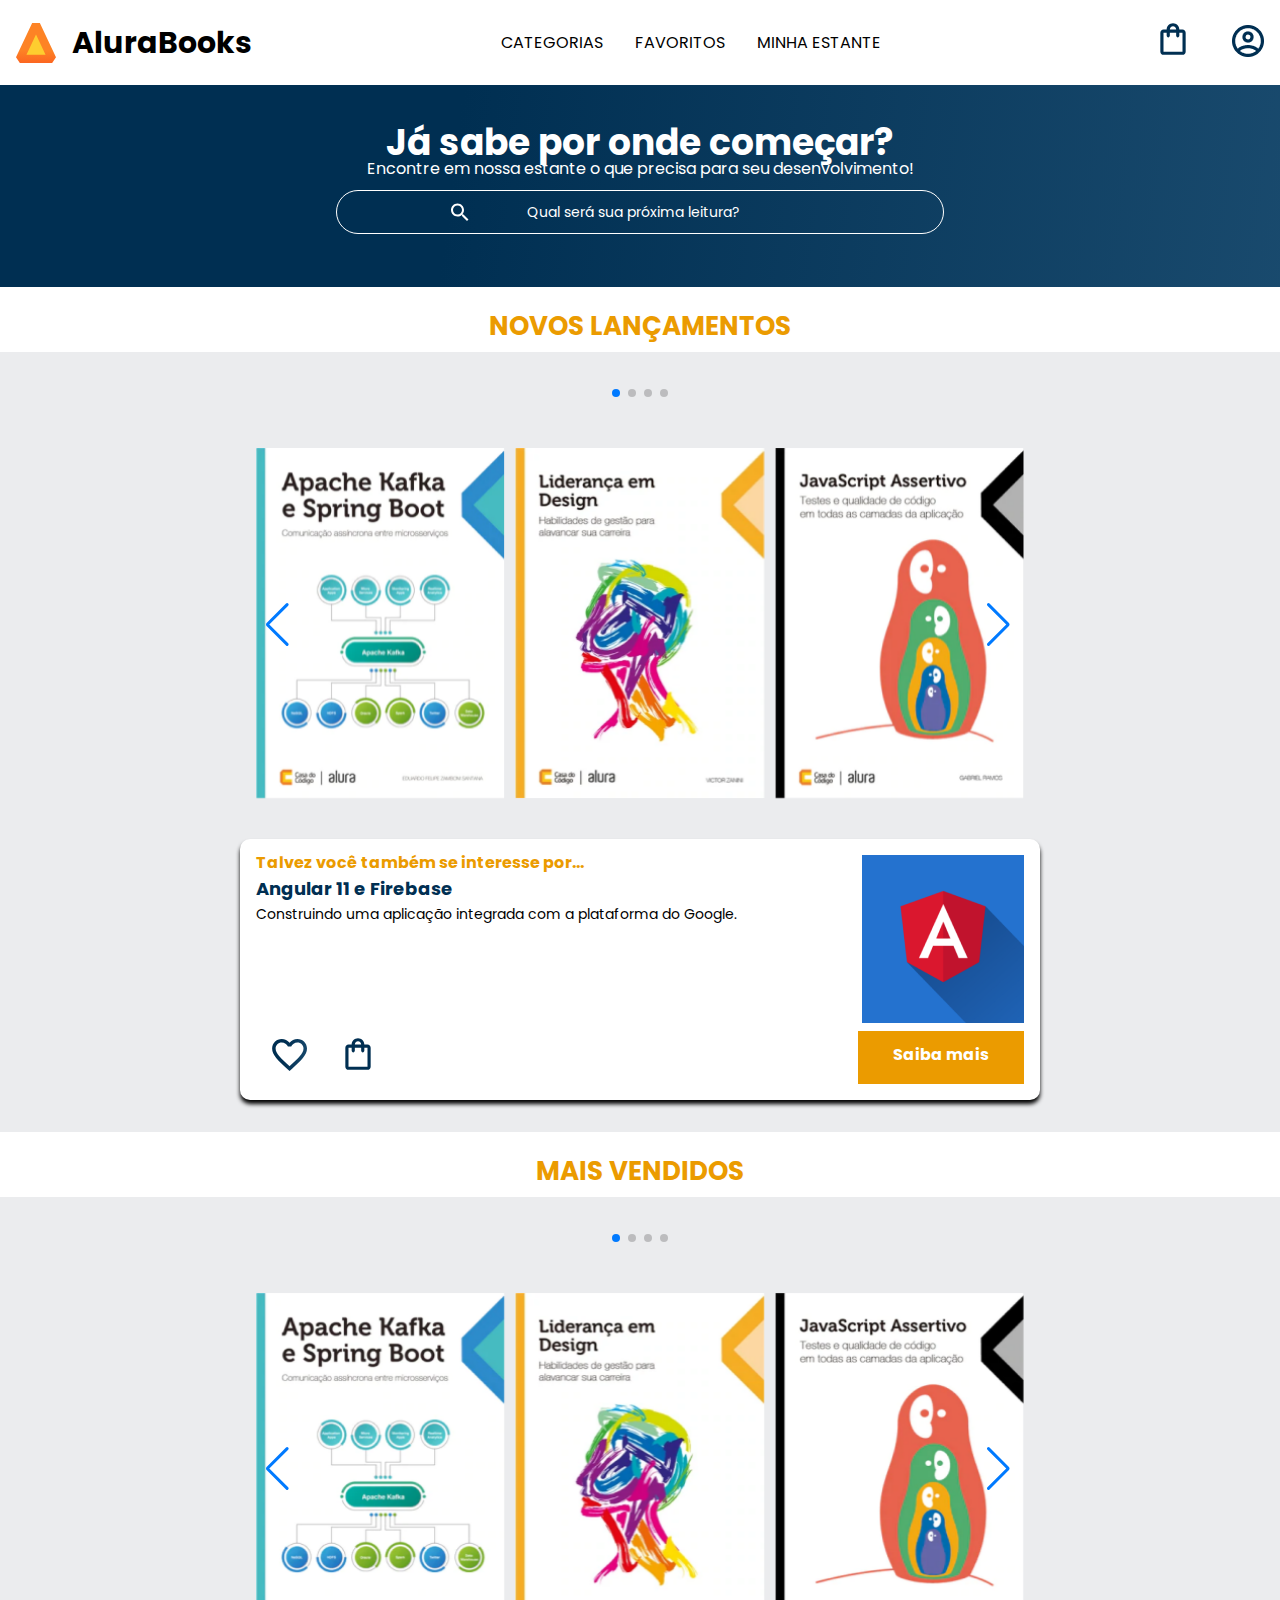
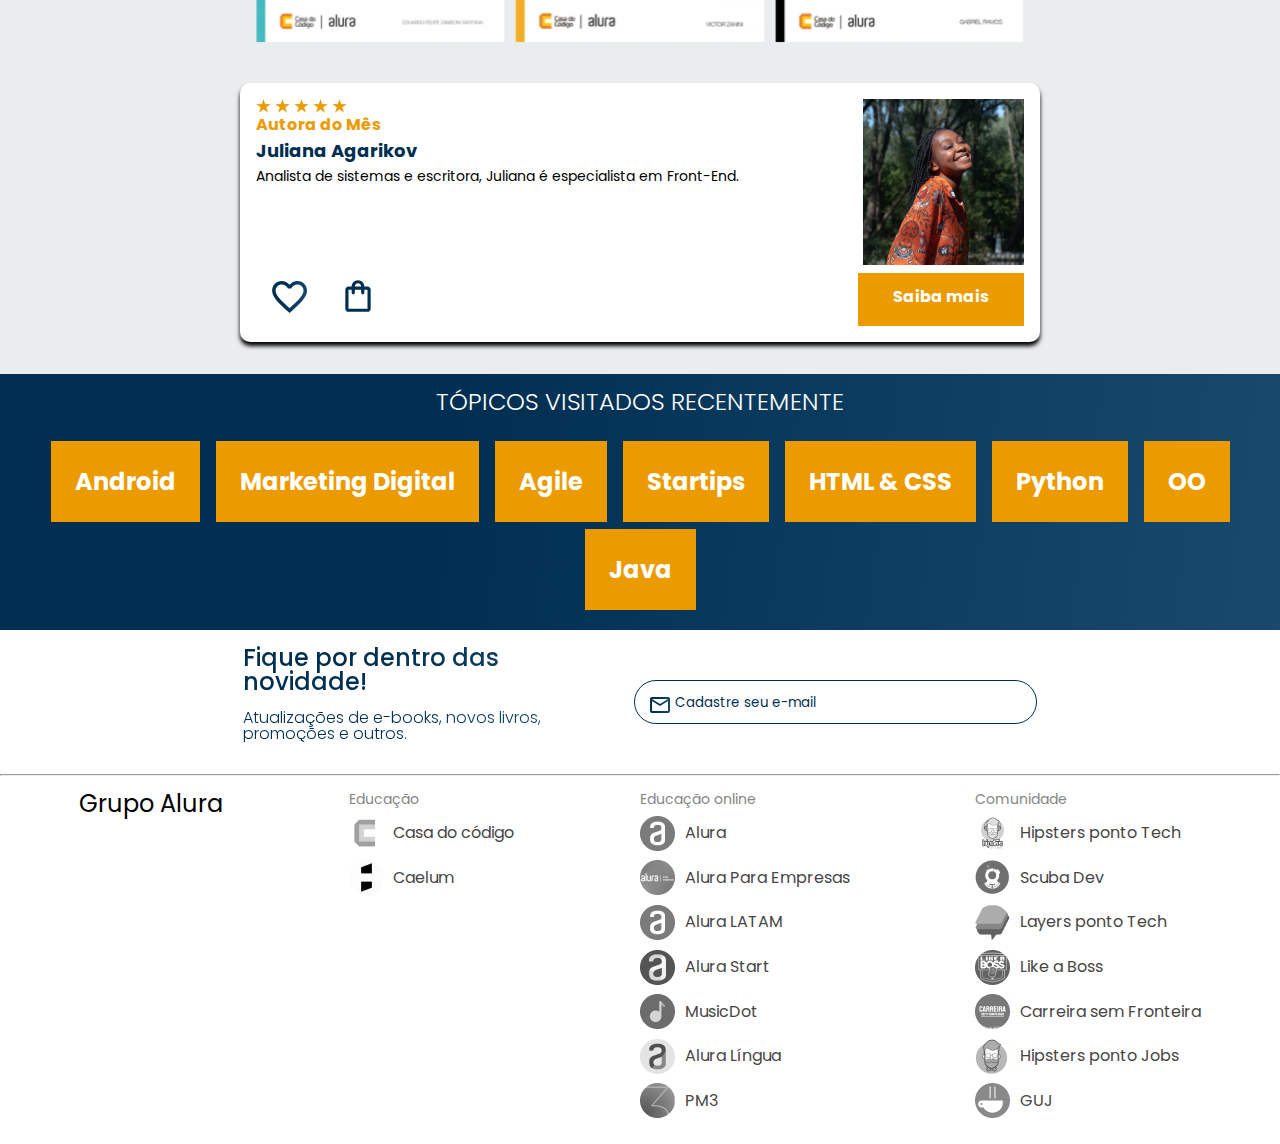
==== index.html @ a2f4949d "Add files via upload" ====
<!DOCTYPE html>
<html lang="pt-br">
<head>
    <meta charset="UTF-8">
    <meta http-equiv="X-UA-Compatible" content="IE=edge">
    <meta name="viewport" content="width=device-width, initial-scale=1.0">
    <link rel="preconnect" href="https://fonts.googleapis.com">
    <link rel="preconnect" href="https://fonts.gstatic.com" crossorigin>
    <link href="https://fonts.googleapis.com/css2?family=Josefin+Sans:wght@400;700&family=Poppins:wght@300;400;500;700&display=swap" rel="stylesheet">
    <link rel="stylesheet" href="reset.css">
    <link
     rel="stylesheet"
    href="https://cdn.jsdelivr.net/npm/swiper@9/swiper-bundle.min.css"
    />
    <link rel="stylesheet" href="styles.css">
    <title>AluraBooks</title>
</head>
<body>
    <header class="cabecalho">
        <div class="container">
            <input type="checkbox" id="menu" class="container__botao">
            <label for="menu" class="container__rotulo">
        <span class="cabecalho__menu-hamburguer container__imagem"></span>
    </label>
    <ul class="lista-menu">
        <li class="lista-menu__titulo">Categorias</li>
        <li class="lista-menu__item">
            <a href="#" class="lista-menu__link">Programação</a> 
        </li>
        <li class="lista-menu__item">
            <a href="#" class="lista-menu__link">Front-end</a> 
        </li>
        <li class="lista-menu__item">
            <a href="#" class="lista-menu__link">Infraestrutura</a> 
        </li>
        <li class="lista-menu__item">
            <a href="#" class="lista-menu__link">Business</a> 
        </li>
        <li class="lista-menu__item">
            <a href="#" class="lista-menu__link">Design & UX</a> 
        </li>
    </ul>
        <img class="container__imagem" src="./assets/Logo.svg" alt="Logo AluraBooks">
        <h1 class="container__titulo"><b class="container__titulo--negrito">AluraBooks</b> </h1>
    </div>

    <ul class="opcoes">
        <input type="checkbox" id="opcoes-menu" class="opcoes__botao">
        <label for="opcoes-menu" class="opcoes__rotulo">
        <li class="opcoes__item">Categorias</li>
        </label>
        <ul class="lista-menu">
            <li class="lista-menu__item">
                <a href="#" class="lista-menu__link">Programação</a> 
            </li>
            <li class="lista-menu__item">
                <a href="#" class="lista-menu__link">Front-end</a> 
            </li>
            <li class="lista-menu__item">
                <a href="#" class="lista-menu__link">Infraestrutura</a> 
            </li>
            <li class="lista-menu__item">
                <a href="#" class="lista-menu__link">Business</a> 
            </li>
            <li class="lista-menu__item">
                <a href="#" class="lista-menu__link">Design & UX</a> 
            </li>
        </ul>
        <li class="opcoes__item"><a class="opcoes__link" href="#">Favoritos</a></li>
        <li class="opcoes__item"><a class="opcoes__link" href="#">Minha estante</a></li>
    </ul>
    <div class="container">
        <a href="#">
            <img src="./assets/Favoritos.svg" alt="Meus favoritos"
                class="container__imagem container__imagem-transparente"></a>
        <a class="container__link" href="#">
            <img src="./assets/Compras.svg" alt="Carrinhos de compras" class="container__imagem">
            <p class="container__texto">Minha sacola</p>
        </a>
        <a class="container__link" href="#">
            <img src="./assets/Usuario.png" alt="Meu perfil" class="container__imagem">
            <p class="container__texto">Meu Perfil</p>
        </a>
    </div>
    </header>
    <section class="banner">
        <h2 class="banner__titulo">Já sabe por onde começar?</h2>
        <p class="banner_texto">Encontre em nossa estante o que precisa para seu desenvolvimento!</p>
        <input type="search" class="banner__pesquisa" placeholder="Qual será sua próxima leitura?">
    </section>
    <section class="carrossel">
        <h2 class="carrossel__titulo">Novos Lançamentos</h2>
        <!-- Slider main container -->
        <div class="carrossel__container">
        <div class="swiper">
            <!-- Additional required wrapper -->
            <!-- If we need pagination -->
            <div class="swiper-pagination"></div>

            <div class="swiper-wrapper">
                <!-- Slides -->
        <div class="swiper-slide"><img src="./assets/ApacheKafka.png" alt="Livro sobre apache kafka e spring boot da alura books"> </div>
        <div class="swiper-slide"><img src="./assets/Liderança.png" alt="Livro sobre liderança em design da alura books"> </div>
        <div class="swiper-slide"><img src="./assets/Javascript.png" alt="Livro sobre Javascript assertivo da alura books"> </div>
        <div class="swiper-slide"><img src="./assets/Guia Front-end.png" alt="Guia Font-end"> </div>
        <div class="swiper-slide"><img src="./assets/Portugol.png" alt="Livro sobre Portugol"> </div>
        <div class="swiper-slide"><img src="./assets/Acessibilidade.png" alt="Livro sobre acessibilidade"> </div>
        </div>
  
        <!-- If we need navigation buttons -->
        <div class="swiper-button-prev"></div>
        <div class="swiper-button-next"></div>
    </div>

    <div class="card">
        <!-- 1º linha -->
        <div class="card__descricao">
            <!-- 1º coluna -->
            <div class="descricao">
                <h3 class="descricao__titulo">Talvez você também se interesse por...</h3>
                <h2 class="descricao__titulo-livro">Angular 11 e Firebase</h2>
                <p class="descricao__texto">Construindo uma aplicação integrada com a plataforma do Google.</p>
            </div>
            <!--2ª coluna-->
            <img src="./assets/Angular.png" class="descricao__imagem">
        </div>
        <!-- 2ª linha-->
        <div class="card__botoes">
            <!--1ª coluna-->
            <ul class="botoes">
                <li class="botoes__item"><img src="./assets/Favoritos.svg" alt="Favoritar livro"> </li>
                <li class="botoes__item"><img src="./assets/Compras.svg" alt="Adicionar no carrinho de compras"></li>

            </ul>
            <!--2ª coluna-->
            <a href="#" class="botoes__ancora">Saiba mais</a>
        </div>
    </div>     
</div>
</section>

<section class="carrossel">
    <h2 class="carrossel__titulo">Mais Vendidos</h2>
    <!-- Slider main container -->
    <div class="carrossel__container">
    <div class="swiper">
        <!-- Additional required wrapper -->
        <!-- If we need pagination -->
        <div class="swiper-pagination"></div>

        <div class="swiper-wrapper">
            <!-- Slides -->
    <div class="swiper-slide"><img src="./assets/ApacheKafka.png" alt="Livro sobre apache kafka e spring boot da alura books"> </div>
    <div class="swiper-slide"><img src="./assets/Liderança.png" alt="Livro sobre liderança em design da alura books"> </div>
    <div class="swiper-slide"><img src="./assets/Javascript.png" alt="Livro sobre Javascript assertivo da alura books"> </div>
    <div class="swiper-slide"><img src="./assets/Guia Front-end.png" alt="Guia Font-end"> </div>
    <div class="swiper-slide"><img src="./assets/Portugol.png" alt="Livro sobre Portugol"> </div>
    <div class="swiper-slide"><img src="./assets/Acessibilidade.png" alt="Livro sobre acessibilidade"> </div>
    </div>

    <!-- If we need navigation buttons -->
    <div class="swiper-button-prev"></div>
    <div class="swiper-button-next"></div>
</div>

<div class="card">
    <!-- 1º linha -->
    <div class="card__descricao">
        <!-- 1º coluna -->
        <div class="descricao">
            <img src="./assets/Estrelinhas.png" alt="Avaliação 5 estrelas">
            <h3 class="descricao__titulo">Autora do Mês</h3>
            <h2 class="descricao__titulo-livro">Juliana Agarikov</h2>
            <p class="descricao__texto">Analista de sistemas e escritora, Juliana é especialista em Front-End.</p>
        </div>
        <!--2ª coluna-->
        <img src="./assets/Perfil-escritora 1-1.png" alt="Foto de Juliana" class="descricao__imagem">
    </div>
    <!-- 2ª linha-->
    <div class="card__botoes">
        <!--1ª coluna-->
        <ul class="botoes">
            <li class="botoes__item"><img src="./assets/Favoritos.svg" alt="Favoritar livro"> </li>
            <li class="botoes__item"><img src="./assets/Compras.svg" alt="Adicionar no carrinho de compras"></li>
        </ul>
        <!--2ª coluna-->
        <a href="#" class="botoes__ancora">Saiba mais</a>
        </div>
    </div>
</div>

</section>

<section class="topicos">
    <h2 class="topicos__titulo">TÓPICOS VISITADOS RECENTEMENTE</h2>
    <ul class="topicos__lista">
        <li class="topicos__item">
            <a href="#" class="topicos__link">Android</a>
        </li>
        <li class="topicos__item">
            <a href="#" class="topicos__link">Marketing Digital</a>
        </li>
        <li class="topicos__item">
            <a href="#" class="topicos__link">Agile</a>
        </li>
        <li class="topicos__item">
            <a href="#" class="topicos__link">Startips</a>
        </li>
        <li class="topicos__item">
            <a href="#" class="topicos__link">HTML & CSS</a>
        </li>
        <li class="topicos__item">
            <a href="#" class="topicos__link">Python</a>
        </li>
        <li class="topicos__item">
            <a href="#" class="topicos__link">OO</a>
        </li>
        <li class="topicos__item">
            <a href="#" class="topicos__link">Java</a>
        </li>
    </ul>
</section>

<section class="contato">
    <div class="contato__descricao">
    <h2 class="contato__titulo">Fique por dentro das novidade!</h2>
    <p class="contato__texto">Atualizações de e-books, novos livros, promoções e outros.</p>
    </div>
    <input type="email" placeholder="Cadastre seu e-mail" class="contato__email">
</section>

<hr />

<footer class="rodape">
    <h2 class="rodape__titulo">Grupo Alura</h2>
    <ul class="lista-rodape">
        <li class="lista-rodape__titulo">Educação</li>
        <li class="lista-rodape__item">
            <img src="./assets/CasaDoCodigo.png" alt="Logo da casa do código">
            <a href="#" class="lista-rodape__link">Casa do código</a>
        </li>
        <li class="lista-rodape__item">
            <img src="./assets/Caelum.png" alt="Logo da Caelum">
            <a href="#" class="lista-rodape__link">Caelum</a>
        </li>
    </ul>

    <ul class="lista-rodape">
        <li class="lista-rodape__titulo">Educação online</li>
        <li class="lista-rodape__item">
            <img src="./assets/Alura.png" alt="Logo da Alura">
            <a href="#" class="lista-rodape__link">Alura</a>
        </li>
        <li class="lista-rodape__item">
            <img src="./assets/AluraEmpresas.png" alt="Logo da Alura para empresas">
            <a href="#" class="lista-rodape__link">Alura Para Empresas</a>
        </li>
        <li class="lista-rodape__item">
            <img src="./assets/AluraLatam.png" alt="Logo da Alura LATAM">
            <a href="#" class="lista-rodape__link">Alura LATAM</a>
        </li>
        <li class="lista-rodape__item">
            <img src="./assets/AluraStart.png" alt="Logo da Alura start">
            <a href="#" class="lista-rodape__link">Alura Start</a>
        </li>
        <li class="lista-rodape__item">
            <img src="./assets/MusicDot.png" alt="Logo do MusicDot">
            <a href="#" class="lista-rodape__link">MusicDot</a>
        </li>
        <li class="lista-rodape__item">
            <img src="./assets/AluraLingua.png" alt="Logo da Alura lingua">
            <a href="#" class="lista-rodape__link">Alura Língua</a>
        </li>
        <li class="lista-rodape__item">
            <img src="./assets/PM3.png" alt="Logo do Pm3">
            <a href="#" class="lista-rodape__link">PM3</a>
        </li>
    </ul>

    <ul class="lista-rodape">
        <li class="lista-rodape__titulo">Comunidade</li>
        <li class="lista-rodape__item">
            <img src="./assets/HipstersTech.png" alt="Logo da Hipsters ponto tech">
            <a href="#" class="lista-rodape__link">Hipsters ponto  Tech</a>
        </li>
        <li class="lista-rodape__item">
            <img src="./assets/Scuba.png" alt="Logo do Scuba Dev">
            <a href="#" class="lista-rodape__link">Scuba Dev</a>
        </li>
        <li class="lista-rodape__item">
            <img src="./assets/Layers.png" alt="Logo da Layers ponto tech">
            <a href="#" class="lista-rodape__link">Layers ponto Tech</a>
        </li>
        <li class="lista-rodape__item">
            <img src="./assets/LikeABoss.png" alt="Logo da Like a boss">
            <a href="#" class="lista-rodape__link">Like a Boss</a>
        </li>
        <li class="lista-rodape__item">
            <img src="./assets/CarreiraSemFronteira.png" alt="Logo do carreira sem fronteira">
            <a href="#" class="lista-rodape__link">Carreira sem Fronteira</a>
        </li>
        <li class="lista-rodape__item">
            <img src="./assets/HipstersJobs.png" alt="Logo do Hipster jobs">
            <a href="#" class="lista-rodape__link">Hipsters ponto Jobs</a>
        </li>
        <li class="lista-rodape__item">
            <img src="./assets/GUJ.png" alt="Logo do GUJ">
            <a href="#" class="lista-rodape__link">GUJ</a>
        </li>
    </ul>
</footer>
    <script src="https://cdn.jsdelivr.net/npm/swiper@9/swiper-bundle.min.js"></script>
    <script>
        const swiper = new Swiper('.swiper', {
            spaceBetween: 10,
            slidesPerView: 3,
            pagination: {
            el: '.swiper-pagination',
            type: 'bullets',
        },
        });
    
    </script>
</body>
</html>
---- styles.css ----
@import url("styles/header.css");
@import url("styles/banner.css");
@import url("styles/carrossel.css");
@import url("styles/topicos.css");
@import url("styles/contato.css");
@import url("styles/rodape.css");

:root {
    --cor-de-fundo: #EBECEE;
    --branco: #FFFFFF;
    --laranja: #EB9B00;
    --azul-degrade: linear-gradient(97.54deg, #002F52 35.49%, #326589 165.37%);
    --fonte-principal: "Poppins";
    --azul: #002F52;
    --fonte-secundaria: "Josefin Sans";
    --preto: #000000;
    --cinza: #474646;
    --cinza-claro: #858585;

}

body {
    background-color: var(--cor-de-fundo);
    font-family: var(--fonte-principal);
    font-size: 16px;
    font-weight: 400;
}

h1 {
    background-color: white;
}
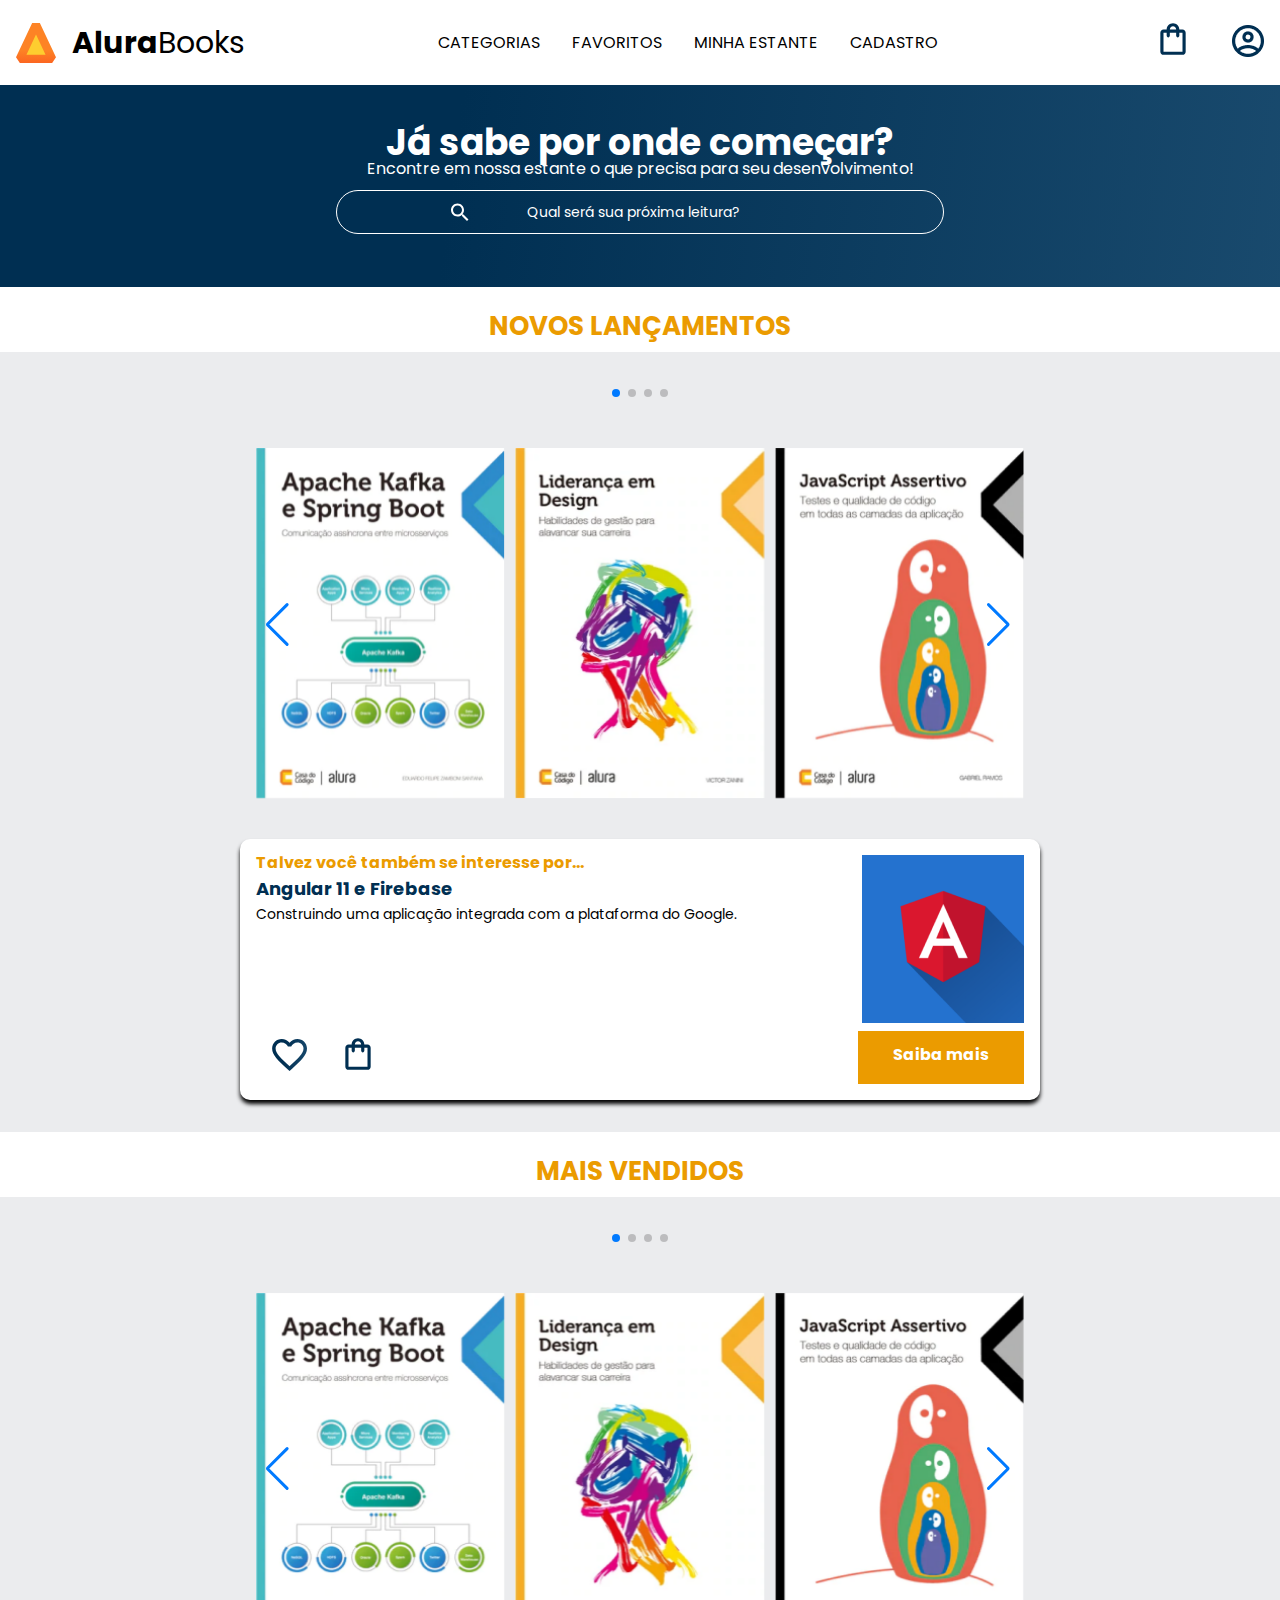
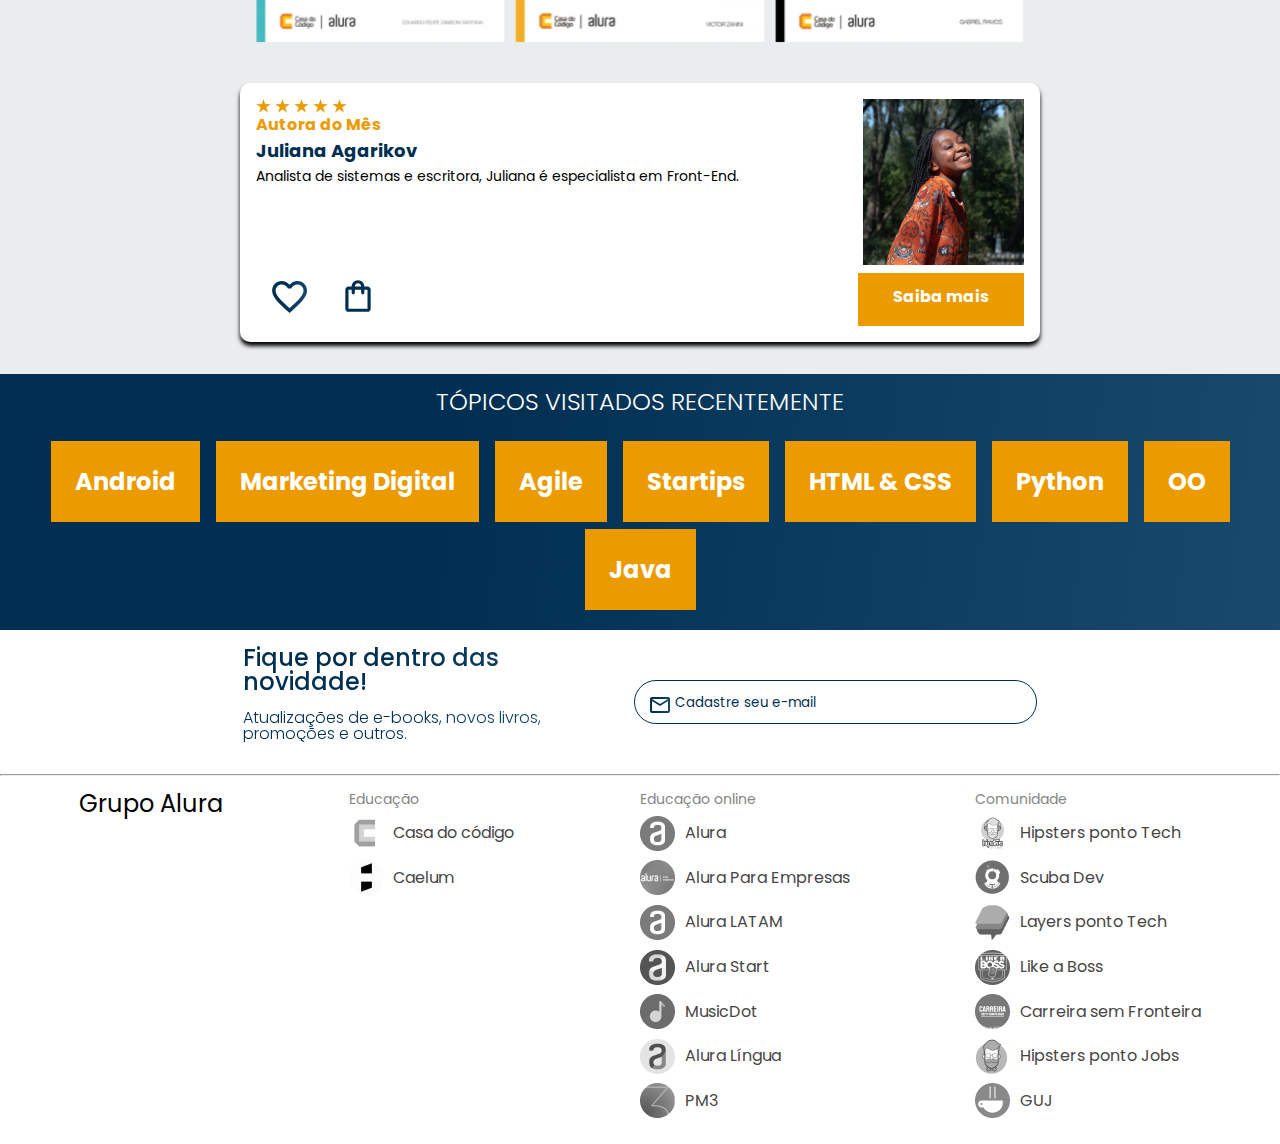
==== commit e5cc057b: "formulário de cadastro" ====
--- a/index.html
+++ b/index.html
@@ -41,7 +41,7 @@
         </li>
     </ul>
         <img class="container__imagem" src="./assets/Logo.svg" alt="Logo AluraBooks">
-        <h1 class="container__titulo"><b class="container__titulo--negrito">AluraBooks</b> </h1>
+        <h1 class="container__titulo"><b class="container__titulo--negrito"><a class="home" href="index.html">Alura</b>Books</a> </h1>
     </div>
 
     <ul class="opcoes">
@@ -68,6 +68,7 @@
         </ul>
         <li class="opcoes__item"><a class="opcoes__link" href="#">Favoritos</a></li>
         <li class="opcoes__item"><a class="opcoes__link" href="#">Minha estante</a></li>
+        <li class="opcoes__item"><a class="opcoes__link" href="cadastro.html">Cadastro</a></li>
     </ul>
     <div class="container">
         <a href="#">
@@ -321,5 +322,6 @@
         });
     
     </script>
+
 </body>
 </html>--- a/styles.css
+++ b/styles.css
@@ -3,7 +3,10 @@
 @import url("styles/carrossel.css");
 @import url("styles/topicos.css");
 @import url("styles/contato.css");
+@import url("styles/formulario.css");
 @import url("styles/rodape.css");
+@import url("styles/cadastro.css");
+
 
 :root {
     --cor-de-fundo: #EBECEE;
@@ -16,6 +19,7 @@
     --preto: #000000;
     --cinza: #474646;
     --cinza-claro: #858585;
+    --vermelho: #D94937;
 
 }
 
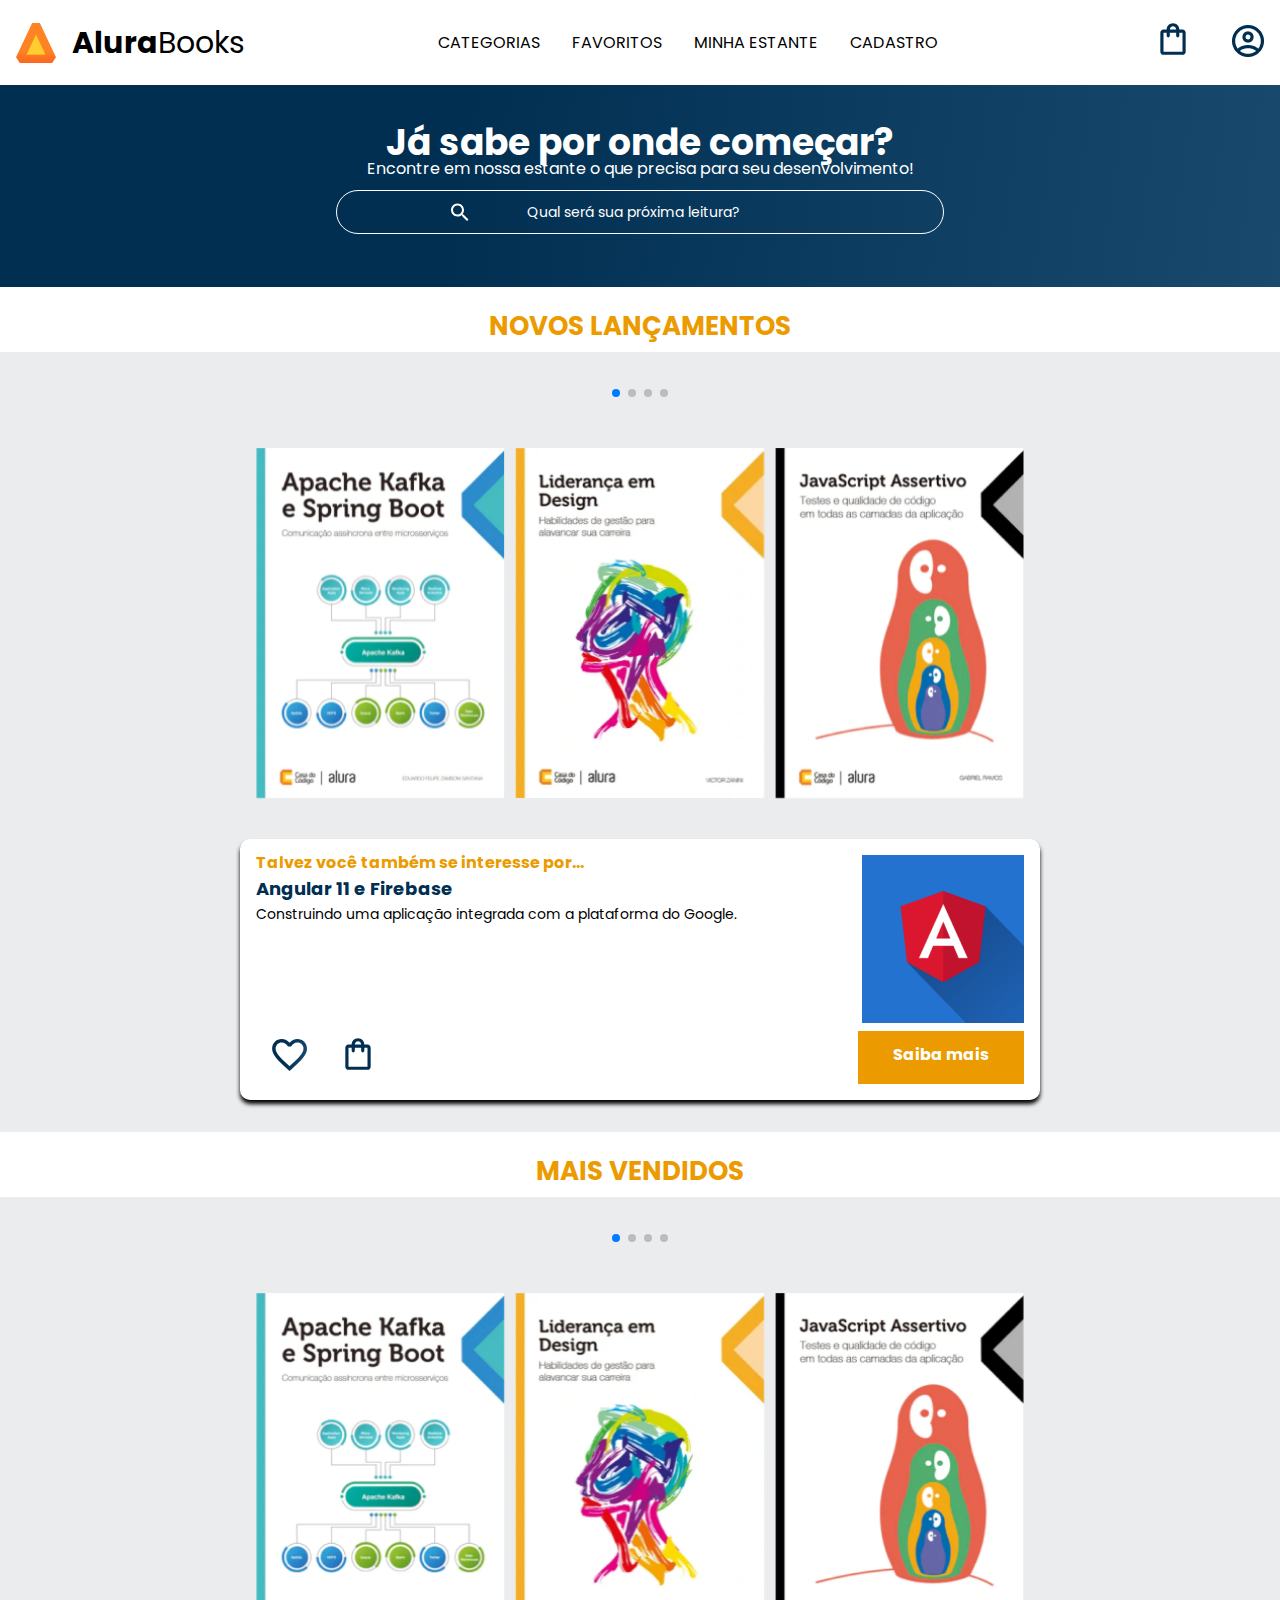
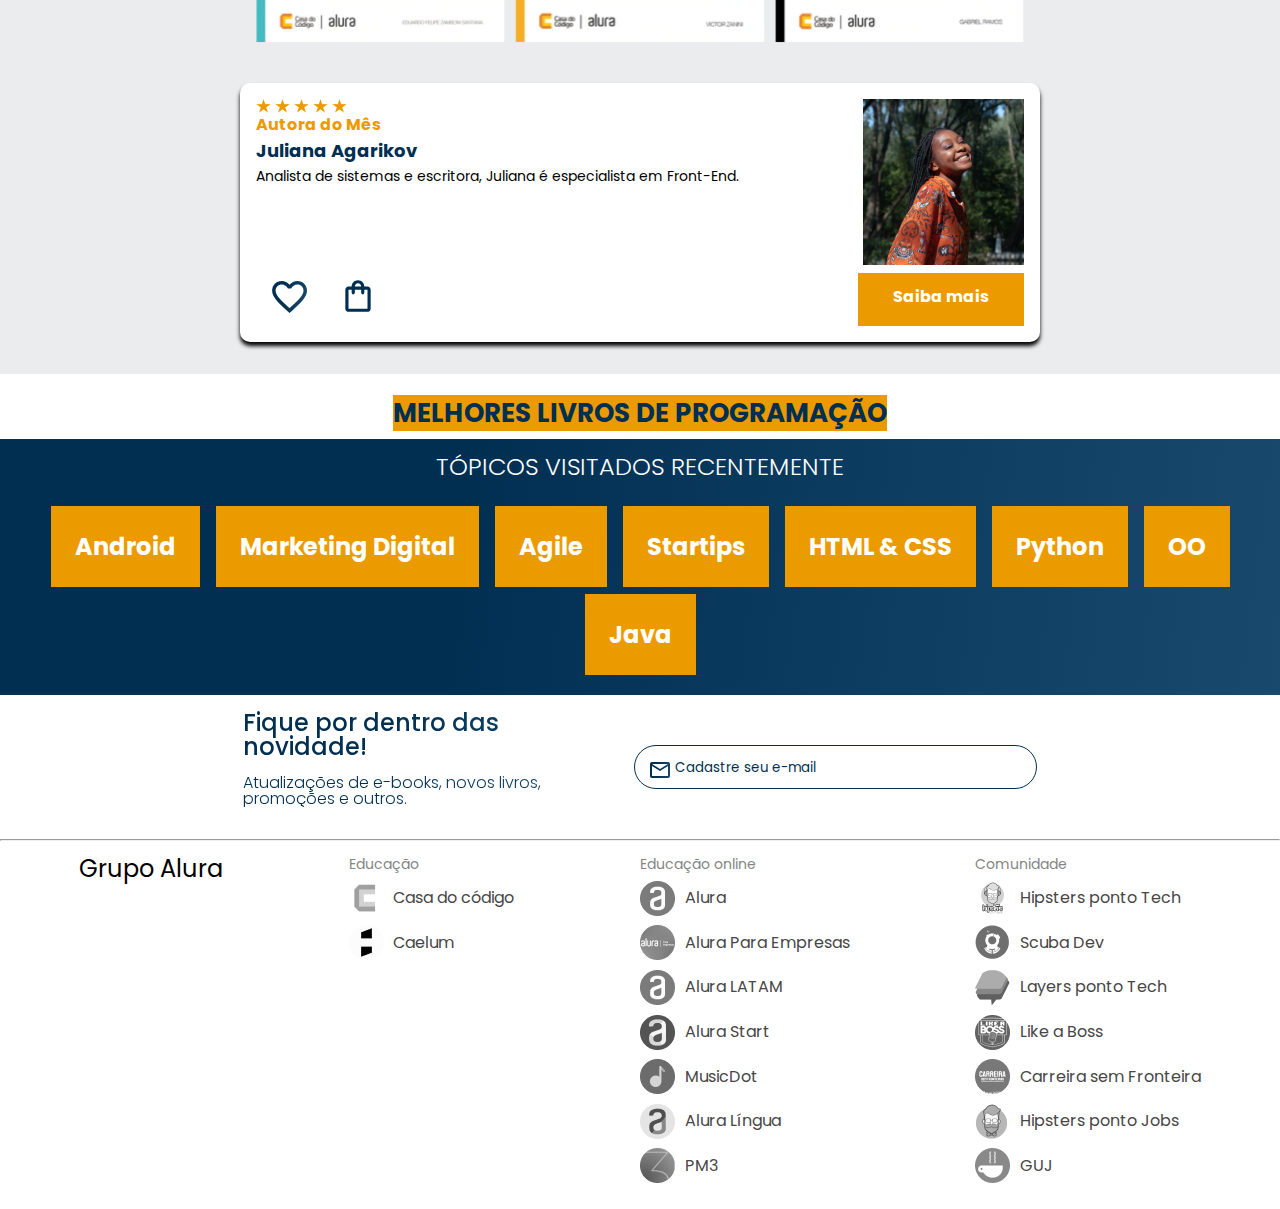
==== commit 677c729f: "página melhores livros" ====
--- a/index.html
+++ b/index.html
@@ -190,6 +190,10 @@
     </div>
 </div>
 
+<section class="carrossel">
+    <h2 class="carrossel__titulo"><a class="melhores" href="melhoresLivro.html">Melhores livros de Programação</a></h2>
+</section>
+
 </section>
 
 <section class="topicos">
@@ -322,6 +326,7 @@
         });
     
     </script>
+    
 
 </body>
 </html>